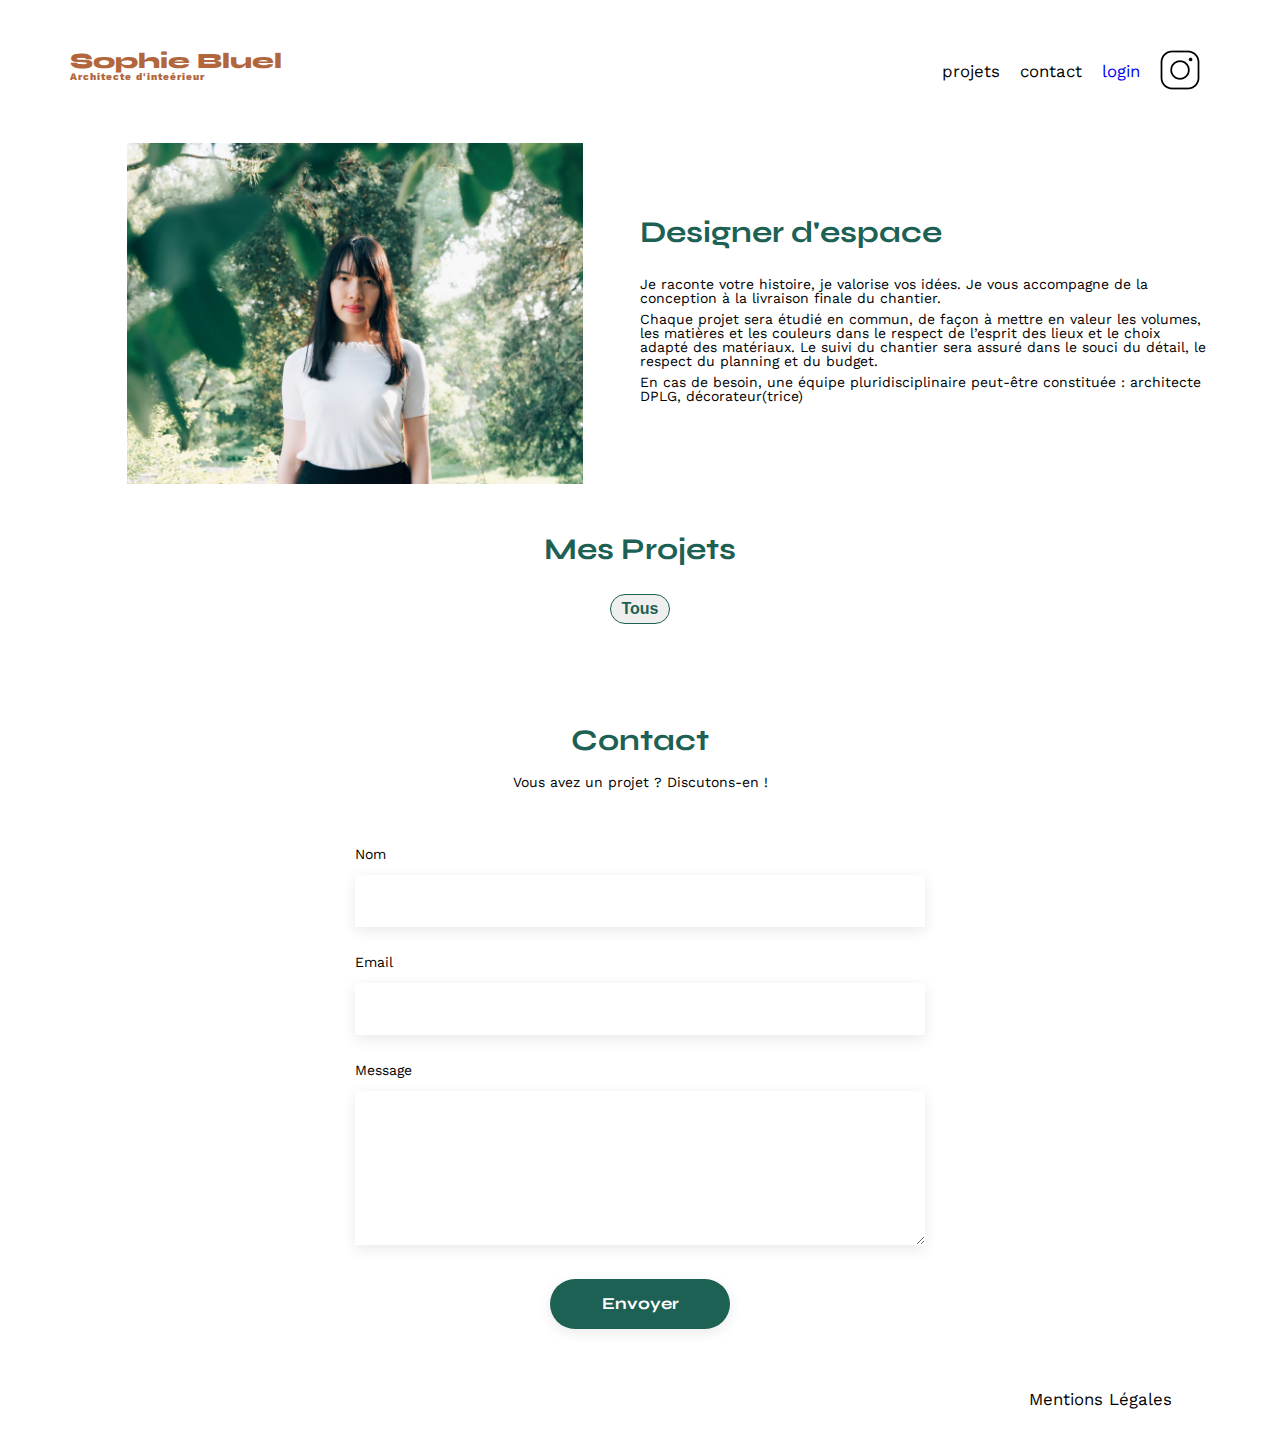
==== FrontEnd/index.html @ 1ec8f198 "1er dépot, gallerie et filtres en place" ====
<!DOCTYPE html>
<html lang="fr">
<head>
	<meta charset="UTF-8">
	<title>Sophie Bluel - Architecte d'intérieur</title>
	<meta name="viewport" content="width=device-width, initial-scale=1.0">
	<link rel="preconnect" href="https://fonts.googleapis.com">
	<link rel="preconnect" href="https://fonts.gstatic.com" crossorigin>
	<link href="https://fonts.googleapis.com/css2?family=Syne:wght@700;800&family=Work+Sans&display=swap" rel="stylesheet">
	<meta name="description" content="">
	<link rel="stylesheet" href="./assets/style.css">
	<script src="./assets/index.js" defer></script>
</head>
<body>
<header>
	<h1>Sophie Bluel <span>Architecte d'inteérieur</span></h1>
	<nav>
		<ul>
			<li>projets</li>
			<li>contact</li>
			<a href="./pages/login.html"><li>login</li></a>
			<li><img src="./assets/icons/instagram.png" alt="Instagram"></li>
		</ul>
	</nav>
</header>
<main>
	<section id="introduction">
		<figure>
			<img src="./assets/images/sophie-bluel.png" alt="">
		</figure>
		<article>
			<h2>Designer d'espace</h2>
			<p>Je raconte votre histoire, je valorise vos idées. Je vous accompagne de la conception à la livraison finale du chantier.</p>
			<p>Chaque projet sera étudié en commun, de façon à mettre en valeur les volumes, les matières et les couleurs dans le respect de l’esprit des lieux et le choix adapté des matériaux. Le suivi du chantier sera assuré dans le souci du détail, le respect du planning et du budget.</p>
			<p>En cas de besoin, une équipe pluridisciplinaire peut-être constituée : architecte DPLG, décorateur(trice)</p>
		</article>
	</section>
	<section id="portfolio">
		
		<h2>Mes Projets</h2>

		<div class="filters">
			<button>Tous</button>
	
		</div>


		<div class="gallery">
			
		</div>

	</section>
	<section id="contact">
		<h2>Contact</h2>
		<p>Vous avez un projet ? Discutons-en !</p>
		<form action="#" method="post">
			<label for="name">Nom</label>
			<input type="text" name="name" id="name">
			<label for="email">Email</label>
			<input type="email" name="email" id="email">
			<label for="message">Message</label>
			<textarea name="message" id="message" cols="30" rows="10"></textarea>
			<input type="submit" value="Envoyer">
		</form>
	</section>
</main>

<footer>
	<nav>
		<ul>
			<li>Mentions Légales</li>
		</ul>
	</nav>
</footer>
</body>
</html>
---- FrontEnd/assets/style.css ----
/* http://meyerweb.com/eric/tools/css/reset/
   v2.0 | 20110126
   License: none (public domain)
*/

html,
body,
div,
span,
applet,
object,
iframe,
h1,
h2,
h3,
h4,
h5,
h6,
p,
blockquote,
pre,
a,
abbr,
acronym,
address,
big,
cite,
code,
del,
dfn,
em,
img,
ins,
kbd,
q,
s,
samp,
small,
strike,
strong,
sub,
sup,
tt,
var,
b,
u,
i,
center,
dl,
dt,
dd,
ol,
ul,
li,
fieldset,
form,
label,
legend,
table,
caption,
tbody,
tfoot,
thead,
tr,
th,
td,
article,
aside,
canvas,
details,
embed,
figure,
figcaption,
footer,
header,
hgroup,
menu,
nav,
output,
ruby,
section,
summary,
time,
mark,
audio,
video {
  margin: 0;
  padding: 0;
  border: 0;
  font-size: 100%;
  font: inherit;
  vertical-align: baseline;
}
/* HTML5 display-role reset for older browsers */
article,
aside,
details,
figcaption,
figure,
footer,
header,
hgroup,
menu,
nav,
section {
  display: block;
}
body {
  line-height: 1;
}
ol,
ul {
  list-style: none;
}
blockquote,
q {
  quotes: none;
}
blockquote:before,
blockquote:after,
q:before,
q:after {
  content: "";
  content: none;
}
table {
  border-collapse: collapse;
  border-spacing: 0;
}
/** end reset css**/
body {
  max-width: 1140px;
  margin: auto;
  font-family: "Work Sans";
  font-size: 14px;
}
header {
  display: flex;
  justify-content: space-between;
  margin: 50px 0;
}
section {
  margin: 50px 0;
}

h1 {
  display: flex;
  flex-direction: column;
  font-family: "Syne";
  font-size: 22px;
  font-weight: 800;
  color: #b1663c;
}

h1 > span {
  font-family: "Work Sans";
  font-size: 10px;
  letter-spacing: 0.1em;
}

h2 {
  font-family: "Syne";
  font-weight: 700;
  font-size: 30px;
  color: #1d6154;
}
nav ul {
  display: flex;
  align-items: center;
  list-style-type: none;
}

nav a {
  text-decoration: none;
}
nav li {
  padding: 0 10px;
  font-size: 1.2em;
}

li:hover {
  color: #b1663c;
}
#introduction {
  display: flex;
  align-items: center;
}
#introduction figure {
  flex: 1;
}
#introduction img {
  display: block;
  margin: auto;
  width: 80%;
}

#introduction article {
  flex: 1;
}
#introduction h2 {
  margin-bottom: 1em;
}

#introduction p {
  margin-bottom: 0.5em;
}
#portfolio h2 {
  text-align: center;
  margin-bottom: 1em;
}

.gallery {
  width: 100%;
  display: grid;
  grid-template-columns: 1fr 1fr 1fr;
  grid-column-gap: 20px;
  grid-row-gap: 20px;
}

.gallery img {
  width: 100%;
}

.filters {
  margin: 0 auto;
  width: 50%;
  display: flex;
  justify-content: space-evenly;
}

.filters button {
  padding: 5px 10px;
  border-radius: 60px;
  border: 1px solid #1d6154;
  font-size: 1rem;
  font-weight: 700;
  color: #1d6154;
  margin-bottom: 51px;
  cursor: pointer;
  transition: 0.5s;
}

.filters button:hover {
  background: #1d6154;
  color: white;
}

#contact {
  width: 50%;
  margin: auto;
}
#contact > * {
  text-align: center;
}
#contact h2 {
  margin-bottom: 20px;
}
#contact form {
  text-align: left;
  margin-top: 30px;
  display: flex;
  flex-direction: column;
}

#contact input {
  height: 50px;
  font-size: 1.2em;
  border: none;
  box-shadow: 0px 4px 14px rgba(0, 0, 0, 0.09);
}
#contact label {
  margin: 2em 0 1em 0;
}
#contact textarea {
  border: none;
  box-shadow: 0px 4px 14px rgba(0, 0, 0, 0.09);
}

input[type="submit"] {
  font-family: "Syne";
  font-weight: 700;
  color: white;
  background-color: #1d6154;
  margin: 2em auto;
  width: 180px;
  text-align: center;
  border-radius: 60px;
}

footer nav ul {
  display: flex;
  justify-content: flex-end;
  margin: 2em;
}
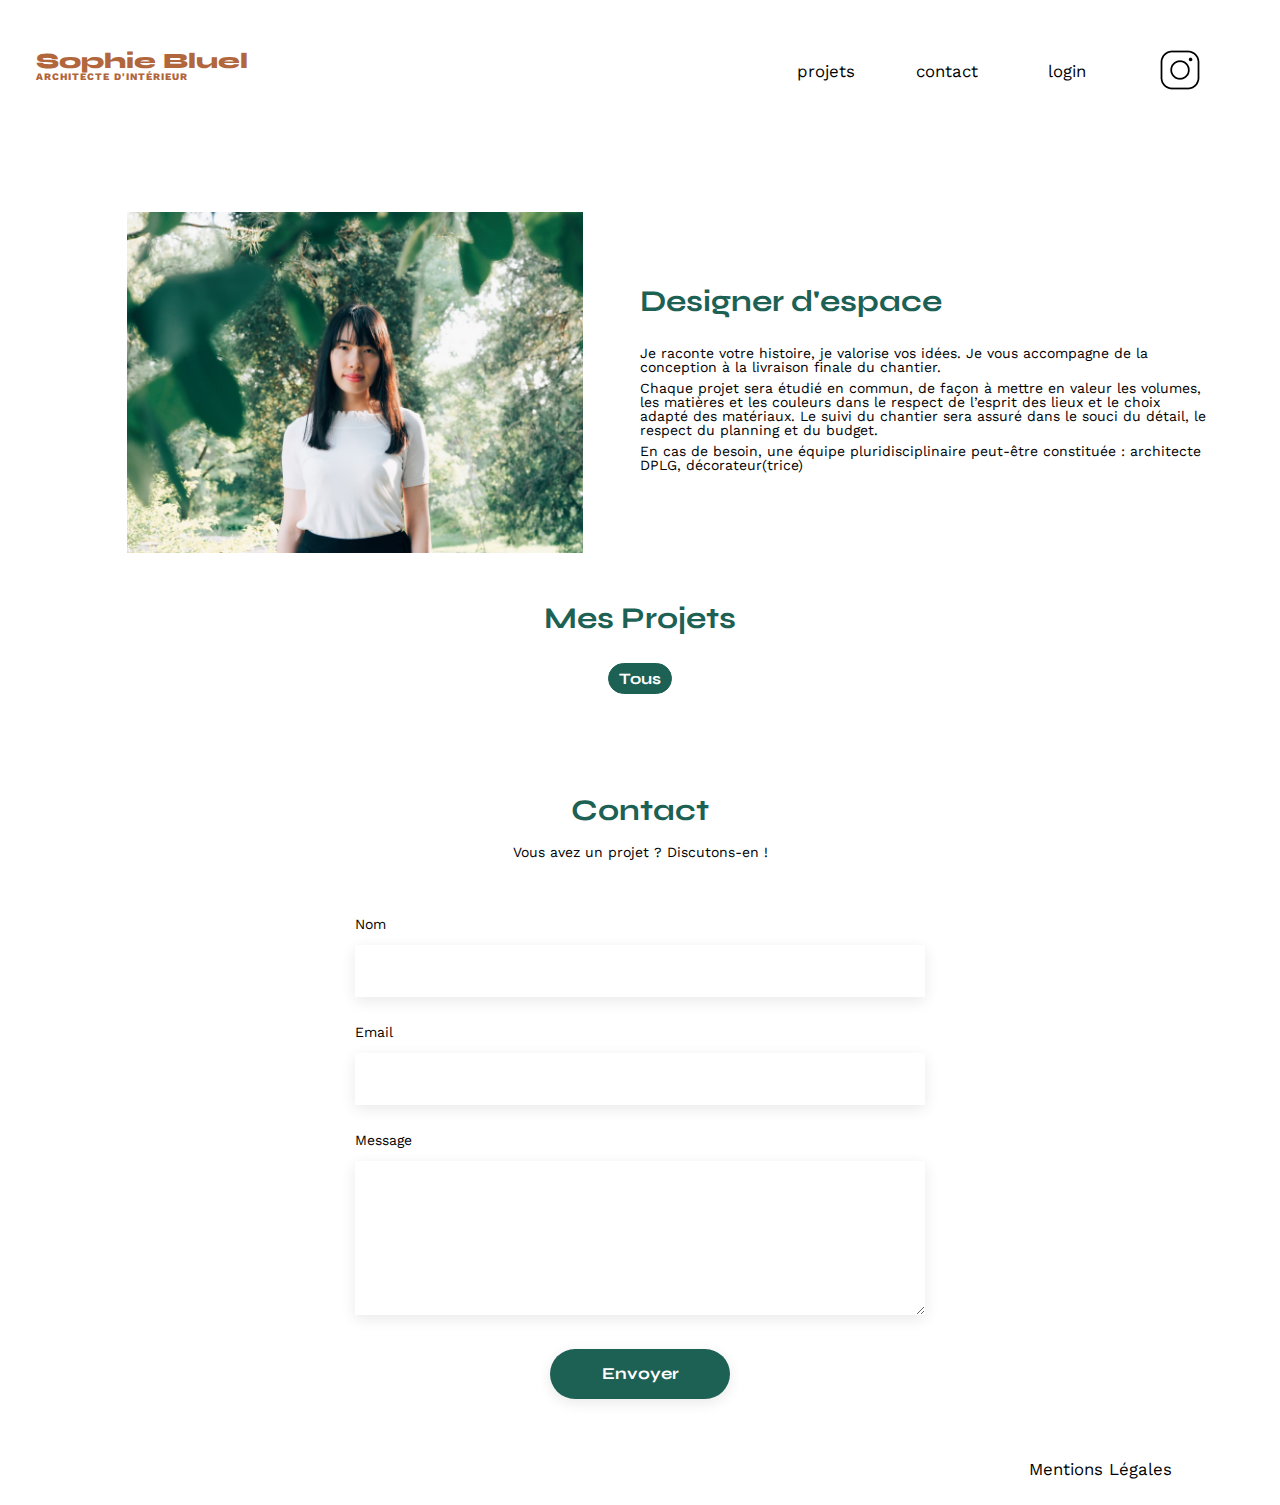
==== commit 93921fc3: "Mise à jour du code sur la partie filtres / maquette / ajout de travaux et suppresion en diretc" ====
--- a/FrontEnd/index.html
+++ b/FrontEnd/index.html
@@ -8,17 +8,99 @@
 	<link rel="preconnect" href="https://fonts.gstatic.com" crossorigin>
 	<link href="https://fonts.googleapis.com/css2?family=Syne:wght@700;800&family=Work+Sans&display=swap" rel="stylesheet">
 	<meta name="description" content="">
+	<link rel="stylesheet" href="https://cdnjs.cloudflare.com/ajax/libs/font-awesome/6.4.0/css/all.min.css" integrity="sha512-iecdLmaskl7CVkqkXNQ/ZH/XLlvWZOJyj7Yy7tcenmpD1ypASozpmT/E0iPtmFIB46ZmdtAc9eNBvH0H/ZpiBw==" crossorigin="anonymous" referrerpolicy="no-referrer" />
 	<link rel="stylesheet" href="./assets/style.css">
-	<script src="./assets/index.js" defer></script>
+
+	<script src="./assets/JavaScript/index.js" defer></script>
+	
 </head>
 <body>
+
+	<div class="modale-container">
+
+		<div class="overlay modale-trigger"></div>   
+
+	   <div class="modale">
+
+		   <i class="fa-solid fa-xmark modale-trigger"></i>
+		   
+		   <h2>Galerie photo</h2>
+		   
+		   <div class="mini_pictures">
+			   
+			   
+		   </div>
+		   
+		   
+		   <div class="edit-gallery">
+
+			   <button id="edit-trigger">Ajouter une photo</button>
+			   <span>Supprimer la galerie</span>
+		   </div>
+		   
+	   </div>
+
+   </div>
+
+   <div class="modale-container-edit">
+
+	<div class="overlay-edit modale-close"></div>
+
+
+
+	<div class="modale-edit">
+		
+		<i class="fa-solid fa-arrow-left"></i>
+		<i class="fa-solid fa-xmark modale-close"></i>
+		
+		<h2>Ajout photo</h2>
+
+	<form action="" class="form-send">
+
+		<div class="container-add">
+			<i class="fa-sharp fa-regular fa-image"></i>
+			<label for="file-selected" id="file-label">+ Ajouter photo</label>
+			<input type="file" id="file-selected" name="image"
+			accept="image/*,.png,.jpg,.gif">
+			<p>jpg, png : 4mo max</p>
+		</div>
+		
+		
+		<div class="title-choise">
+			<label for="title-work">Titre</label>
+			<input type="text" id="title-work" name="title">
+		</div>
+		
+		
+		<div class="categorie-choise">
+			<label for="cat">Catégorie</label>
+			<select id="cat" name="category">
+				<option value=""></option>
+				<option value="3">Bar & Restaurant</option>
+				<option value="1">Objet</option>
+				<option value="2">Appartement</option>
+			</select>
+		</div>
+		
+		<div class="send">
+			<label for="valid" class="grey-color">Valider</label>
+			<input type="submit" id="valid">
+		</div>
+	</form>	
+	</div>
+</div>
+
+
+
+
 <header>
-	<h1>Sophie Bluel <span>Architecte d'inteérieur</span></h1>
+
+	<h1>Sophie Bluel <span>Architecte d'intérieur</span></h1>
 	<nav>
 		<ul>
-			<li>projets</li>
-			<li>contact</li>
-			<a href="./pages/login.html"><li>login</li></a>
+			<a href="#gallery"><li>projets</li></a>
+			<a href="#contact"><li>contact</li></a>
+			<a href="./pages/login.html"><li id="login">login</li></a>
 			<li><img src="./assets/icons/instagram.png" alt="Instagram"></li>
 		</ul>
 	</nav>
@@ -37,15 +119,16 @@
 	</section>
 	<section id="portfolio">
 		
-		<h2>Mes Projets</h2>
 
+				<h2>Mes Projets</h2>
+				
 		<div class="filters">
-			<button>Tous</button>
+			<button class="filters-btn active" data-id="0">Tous</button>
 	
 		</div>
 
 
-		<div class="gallery">
+		<div id="gallery">
 			
 		</div>
 
@@ -72,5 +155,8 @@
 		</ul>
 	</nav>
 </footer>
+
+<script src="./assets/JavaScript/admin.js"></script>
+
 </body>
 </html>
--- a/FrontEnd/assets/style.css
+++ b/FrontEnd/assets/style.css
@@ -129,6 +129,7 @@
 }
 /** end reset css**/
 body {
+  overflow-x: hidden;
   max-width: 1140px;
   margin: auto;
   font-family: "Work Sans";
@@ -138,6 +139,8 @@
   display: flex;
   justify-content: space-between;
   margin: 50px 0;
+  margin-left: -3%;
+  margin-bottom: 119px;
 }
 section {
   margin: 50px 0;
@@ -154,6 +157,7 @@
 
 h1 > span {
   font-family: "Work Sans";
+  text-transform: uppercase;
   font-size: 10px;
   letter-spacing: 0.1em;
 }
@@ -164,15 +168,31 @@
   font-size: 30px;
   color: #1d6154;
 }
+
 nav ul {
   display: flex;
   align-items: center;
+  justify-content: space-between;
   list-style-type: none;
 }
 
 nav a {
   text-decoration: none;
-}
+  color: black;
+}
+
+nav a:nth-of-type(1) {
+  margin-right: 41px;
+}
+
+nav a:nth-of-type(2) {
+  margin-right: 50px;
+}
+
+nav a:nth-of-type(3) {
+  margin-right: 54px;
+}
+
 nav li {
   padding: 0 10px;
   font-size: 1.2em;
@@ -209,7 +229,7 @@
   margin-bottom: 1em;
 }
 
-.gallery {
+#gallery {
   width: 100%;
   display: grid;
   grid-template-columns: 1fr 1fr 1fr;
@@ -217,13 +237,13 @@
   grid-row-gap: 20px;
 }
 
-.gallery img {
+#gallery img {
   width: 100%;
 }
 
 .filters {
   margin: 0 auto;
-  width: 50%;
+  width: 47%;
   display: flex;
   justify-content: space-evenly;
 }
@@ -232,6 +252,7 @@
   padding: 5px 10px;
   border-radius: 60px;
   border: 1px solid #1d6154;
+  font-family: "Syne";
   font-size: 1rem;
   font-weight: 700;
   color: #1d6154;
@@ -240,7 +261,7 @@
   transition: 0.5s;
 }
 
-.filters button:hover {
+.filters .active {
   background: #1d6154;
   color: white;
 }
@@ -292,3 +313,376 @@
   justify-content: flex-end;
   margin: 2em;
 }
+
+.edit_post {
+  width: 1440px;
+  margin-left: -13%;
+  height: 59px;
+  background: black;
+  display: flex;
+  justify-content: center;
+  align-items: center;
+}
+
+.edit_post .fa-pen-to-square {
+  color: white;
+}
+
+.edit_mod {
+  margin-left: 12px;
+  color: white;
+}
+
+.edit_post button {
+  color: black;
+  background: white;
+  margin-left: 20px;
+  padding: 11px 23px;
+  border-radius: 60px;
+}
+
+.gallery_edit {
+  width: 100%;
+  margin-left: 40%;
+  text-align: center;
+  display: flex;
+  align-items: center;
+}
+
+.gallery_edit .btn_edit {
+  cursor: pointer;
+  margin-left: 20px;
+}
+
+/*-------------------------------------------*/
+
+.modale-container img {
+  height: 104px;
+  width: 78px;
+}
+
+.btn_edit {
+  width: 100px;
+  cursor: pointer;
+  margin: auto;
+}
+
+.modale-container {
+  visibility: hidden;
+  position: fixed;
+  border-radius: 10px;
+  left: 0;
+  width: 100vw;
+  height: 100vh;
+  display: flex;
+  justify-content: center;
+  align-items: center;
+  transition: visibility 0.4s;
+}
+
+.modale-container.active {
+  transition: visibility 0s;
+  visibility: visible;
+}
+
+.overlay {
+  opacity: 0;
+  position: absolute;
+  width: 100vw;
+  height: 100vh;
+  background: #0000004d;
+  transition: opacity 0.4s 0.2s ease-out;
+}
+
+.modale-container.active .overlay {
+  opacity: 1;
+  transition: opacity 0.4s ease-out;
+}
+
+.modale-container h2 {
+  font-family: "Work Sans", Courier, monospace;
+  text-align: center;
+  font-size: 26px;
+  font-weight: 400;
+  margin-bottom: 46px;
+}
+
+.modale {
+  opacity: 0;
+  position: absolute;
+  background: #fff;
+  width: 630px;
+  height: 731px;
+  border-radius: 5px;
+  transition: opacity 0.4s ease-out;
+}
+
+.modale-container.active .modale {
+  opacity: 1;
+  transition: opacity 0.2s ease-out;
+}
+
+.modale .fa-xmark {
+  margin-top: 32px;
+  margin-left: 93%;
+  cursor: pointer;
+}
+
+.mini_pictures {
+  display: flex;
+  flex-wrap: wrap;
+  margin: 0 102px;
+}
+
+.picture_edit {
+  cursor: pointer;
+  margin-left: 10%;
+  margin-top: 5px;
+}
+
+.work-img {
+  display: flex;
+  flex-direction: column;
+  margin-bottom: 10px;
+  margin-left: 7px;
+  position: relative;
+}
+
+.fa-arrows-up-down-left-right,
+.fa-trash-can {
+  font-size: 9px;
+  position: absolute;
+  border-radius: 2px;
+  padding: 4px;
+  color: #ffffff;
+  background: black;
+}
+
+.fa-arrows-up-down-left-right {
+  right: 26px;
+  top: 6px;
+}
+
+.fa-trash-can {
+  right: 6px;
+  top: 6px;
+}
+
+.work-img span {
+  font-family: "Work Sans", Courier, monospace;
+  font-size: 12px;
+  font-weight: 400;
+}
+
+.edit-gallery {
+  display: flex;
+  flex-direction: column;
+  position: relative;
+}
+
+.edit-gallery button {
+  cursor: pointer;
+  font-family: "Syne", Courier, monospace;
+  background: #1d6154;
+  color: #ffffff;
+  border-radius: 60px;
+  margin: auto;
+  border: none;
+  margin-top: 85px;
+  width: 237px;
+  height: 36px;
+  font-size: 14px;
+  font-weight: 700;
+}
+
+.edit-gallery:before {
+  background: #b3b3b3;
+  content: "";
+  position: absolute;
+  margin-left: 105px;
+  margin-top: 47px;
+  width: 420px;
+  height: 1px;
+}
+
+.edit-gallery span {
+  cursor: pointer;
+  font-size: 14px;
+  margin: auto;
+  margin-top: 23px;
+  color: #d65353;
+}
+
+.modale-container-edit {
+  visibility: hidden;
+  position: fixed;
+  border-radius: 10px;
+  left: 0;
+  width: 100vw;
+  height: 100vh;
+  display: flex;
+  justify-content: center;
+  align-items: center;
+  transition: visibility 0.4s;
+}
+
+.modale-container-edit.active {
+  transition: visibility 0s;
+  visibility: visible;
+}
+
+.modale-edit {
+  opacity: 0;
+  position: absolute;
+  background: #fff;
+  width: 630px;
+  height: 670px;
+  border-radius: 5px;
+}
+
+.modale-container-edit.active .modale-edit {
+  opacity: 1;
+}
+
+.overlay-edit {
+  opacity: 0;
+  position: absolute;
+  margin-left: -50%;
+  width: 150%;
+  height: 100%;
+  background: #0000004d;
+}
+
+.modale-container-edit.active .overlay-edit {
+  opacity: 1;
+}
+
+.fa-arrow-left {
+  margin-left: 5%;
+  cursor: pointer;
+}
+
+.modale-edit .fa-xmark {
+  margin-top: 32px;
+  margin-left: 87%;
+  cursor: pointer;
+}
+
+.modale-edit h2 {
+  font-family: "Work Sans", Courier, monospace;
+  font-weight: 400;
+  text-align: center;
+  margin-top: 20px;
+  margin-bottom: 36px;
+}
+
+.fa-image {
+  color: #b9c5cc;
+  text-align: center;
+  width: 58px;
+  height: 46px;
+  font-size: 50px;
+  margin-top: 25px;
+}
+
+.container-add {
+  border-radius: 3px;
+  margin: auto;
+  background: #e8f1f6;
+  width: 420px;
+  height: 169px;
+  font-family: "Work Sans", Courier, monospace;
+  display: flex;
+  flex-direction: column;
+  align-items: center;
+}
+
+#file-selected {
+  display: none;
+}
+
+#file-label {
+  font-size: 14px;
+  margin-top: 21px;
+  cursor: pointer;
+  background: #cbd6dc;
+  color: #306685;
+  padding: 10px 33px;
+  border-radius: 50px;
+  transition: 0.5s;
+  user-select: none;
+}
+
+.container-add p {
+  margin-top: 7px;
+  font-size: 10px;
+}
+
+.container-add figure {
+  width: 100%;
+  height: 100%;
+}
+
+.imgScale {
+  object-fit: contain;
+  width: 100%;
+  height: 100%;
+}
+
+.title-choise,
+.categorie-choise {
+  font-family: "Work Sans", Courier, monospace;
+  margin: auto;
+  margin-top: 25px;
+  width: 420px;
+  display: flex;
+  flex-direction: column;
+}
+
+#title-work,
+#cat {
+  height: 51px;
+}
+
+.title-choise label,
+.categorie-choise label {
+  margin-bottom: 10px;
+}
+
+#valid {
+  display: none;
+}
+
+.send label {
+  position: relative;
+  margin: auto;
+  margin-top: 79px;
+  text-align: center;
+  display: block;
+  width: 237px;
+  cursor: pointer;
+  padding: 10px;
+  border-radius: 50px;
+  transition: 0.5s;
+  user-select: none;
+}
+
+.grey-color {
+  background: #a7a7a7;
+  color: #ffffff;
+}
+
+.green-color {
+  background: #1d6154;
+  color: #ffffff;
+}
+
+.send label:before {
+  background: #b3b3b3;
+  content: "";
+  position: absolute;
+  top: -100%;
+  left: -39%;
+  width: 420px;
+  height: 1px;
+}
